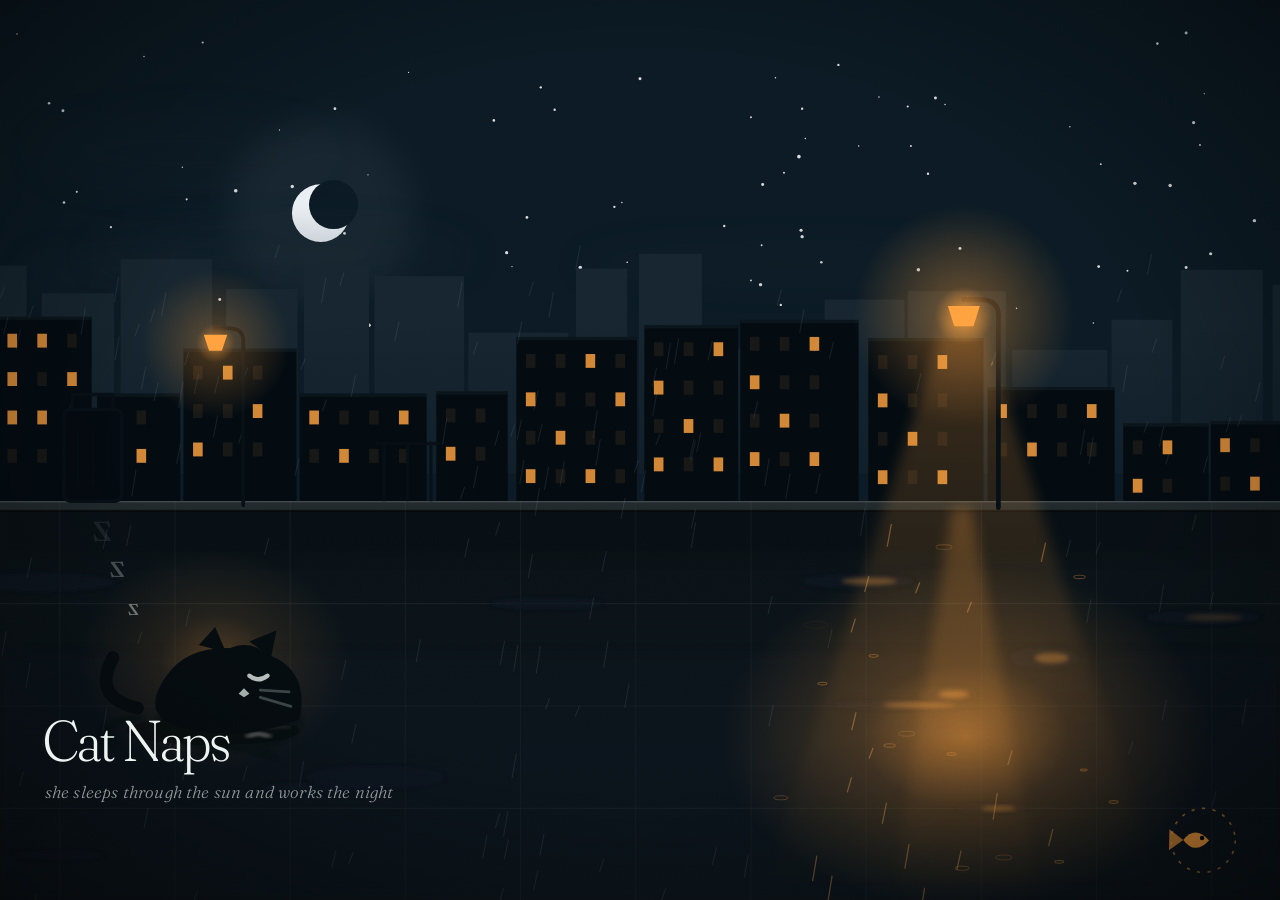
==== index.html @ d00ed30c "Stop browsers serving a stale copy of the code The scripts and stylesheet now carry a ?v= token hash" ====
<!doctype html>
<html lang="en">
<head>
<meta charset="utf-8">
<meta name="viewport" content="width=device-width, initial-scale=1, viewport-fit=cover">
<title>Cat Naps — Night Shift</title>
<meta name="description" content="A wet street that fills the screen. She sleeps through the sunlight and works the night. Touch her and she bristles; carry her anywhere; leave a fish out and she comes to eat.">
<link rel="preconnect" href="https://fonts.googleapis.com">
<link rel="preconnect" href="https://fonts.gstatic.com" crossorigin>
<link href="https://fonts.googleapis.com/css2?family=Fraunces:opsz,wght@9..144,300;9..144,500&display=swap" rel="stylesheet">
<link rel="stylesheet" href="css/style.css?v=34dbed8a">
</head>
<body>
<svg id="stage" viewBox="0 0 390 844" preserveAspectRatio="xMidYMid slice"
     aria-label="A wet street under a lamp. She sleeps in the daylight and is up at night. Touch her, carry her, or put a fish down.">
  <defs>
    <linearGradient id="skyGrad" x1="0" y1="0" x2="0" y2="1">
      <stop id="skyTop" offset="0%"/><stop id="skyMid" offset="56%"/><stop id="skyLow" offset="100%"/>
    </linearGradient>
    <linearGradient id="roadGrad" x1="0" y1="0" x2="0" y2="1">
      <stop id="roadTop" offset="0%"/><stop id="roadBot" offset="100%"/>
    </linearGradient>
    <radialGradient id="pool" cx="50%" cy="50%" r="50%">
      <stop offset="0%"   stop-color="var(--sodium)" stop-opacity=".60"/>
      <stop offset="42%"  stop-color="var(--sodium)" stop-opacity=".20"/>
      <stop offset="100%" stop-color="var(--sodium)" stop-opacity="0"/>
    </radialGradient>
    <radialGradient id="halo" cx="50%" cy="50%" r="50%">
      <stop offset="0%"   stop-color="var(--sodium)" stop-opacity=".95"/>
      <stop offset="26%"  stop-color="var(--sodium)" stop-opacity=".32"/>
      <stop offset="100%" stop-color="var(--sodium)" stop-opacity="0"/>
    </radialGradient>
    <linearGradient id="cone" x1="0" y1="0" x2="0" y2="1">
      <stop offset="0%"   stop-color="var(--sodium)" stop-opacity=".34"/>
      <stop offset="70%"  stop-color="var(--sodium)" stop-opacity=".07"/>
      <stop offset="100%" stop-color="var(--sodium)" stop-opacity="0"/>
    </linearGradient>
    <linearGradient id="lampSmear" x1="0" y1="0" x2="0" y2="1">
      <stop offset="0%"   stop-color="var(--sodium)" stop-opacity=".5"/>
      <stop offset="100%" stop-color="var(--sodium)" stop-opacity="0"/>
    </linearGradient>
    <linearGradient id="haze" x1="0" y1="0" x2="0" y2="1">
      <stop id="hazeA" offset="0%"/><stop id="hazeB" offset="100%"/>
    </linearGradient>
    <radialGradient id="vignette" cx="50%" cy="46%" r="76%">
      <stop offset="52%"  stop-color="#000" stop-opacity="0"/>
      <stop offset="100%" stop-color="#000" stop-opacity=".6"/>
    </radialGradient>
    <filter id="wet"  x="-40%" y="-40%" width="180%" height="180%"><feGaussianBlur stdDeviation="2"/></filter>
    <filter id="soft" x="-40%" y="-40%" width="180%" height="180%"><feGaussianBlur stdDeviation="6"/></filter>
    <filter id="cloudy" x="-50%" y="-50%" width="200%" height="200%"><feGaussianBlur stdDeviation="16"/></filter>
    <filter id="grain" x="0" y="0" width="100%" height="100%">
      <feTurbulence type="fractalNoise" baseFrequency=".85" numOctaves="2" stitchTiles="stitch"/>
      <feColorMatrix type="saturate" values="0"/>
    </filter>
    <clipPath id="roadClip"><rect id="roadClipRect" x="0" y="470" width="390" height="374"/></clipPath>
    <clipPath id="coneClip"><path id="coneShape" d=""/></clipPath>
  </defs>

  <rect id="sky" width="100%" height="100%" fill="url(#skyGrad)"/>
  <g id="stars"></g>
  <g id="celestial"></g>
  <g id="clouds"></g>
  <g id="skylineFar"></g>
  <rect id="hazeBand" x="0" y="300" width="100%" height="180" fill="url(#haze)"/>
  <g id="skylineNear"></g>

  <rect id="road" x="0" y="470" width="100%" height="500" fill="url(#roadGrad)"/>
  <g clip-path="url(#roadClip)">
    <g id="paving"></g>
    <g id="sheen"></g>
    <g id="puddles"></g>
    <g id="wetwork"></g>
  </g>

  <g id="rainAll"></g>
  <g id="coneG"></g>
  <g id="rain" clip-path="url(#coneClip)"></g>
  <g id="splash"></g>
  <g id="props"></g>

  <g id="ping"></g>
  <g id="fishRef" opacity="0"></g>
  <g id="fish"></g>
  <g id="catShadow"></g>
  <use id="catRef" href="#catArt" filter="url(#wet)" opacity="0"/>
  <g id="catArt"></g>
  <g id="zzz"></g>
  <g id="tray"></g>

  <rect width="100%" height="100%" fill="url(#vignette)" pointer-events="none"/>
  <rect id="grainLayer" width="100%" height="100%" filter="url(#grain)" opacity=".06"
        style="mix-blend-mode:overlay" pointer-events="none"/>

  <g id="titleG" pointer-events="none">
    <text id="t1" x="40" y="714" class="display" font-size="54">Cat Naps</text>
    <text id="t2" x="42" y="748" class="hint" font-size="16">she sleeps through the sun and works the night</text>
  </g>
</svg>
<div id="panel" class="panel" hidden aria-label="Street tuning"></div>
<script src="js/config.js?v=34dbed8a"></script>
<script src="js/app.js?v=34dbed8a"></script>
<script src="js/panel.js?v=34dbed8a"></script>
</body>
</html>
---- css/style.css ----
/* Cat Naps — Night Shift.
   The street fills the window: one SVG, no frame, no scrollbars, nothing to flip between. */
:root{
  --sodium:  #ffa23f;
  --cat:     #050c10;
  --paper:   #eef4f1;
  --display: "Fraunces", Georgia, "Times New Roman", serif;
  color-scheme: dark;
}
*{box-sizing:border-box}
html,body{height:100%;margin:0;overflow:hidden;background:#05090e}
body{ color:var(--paper); }
svg#stage{
  display:block; position:fixed; inset:0;
  width:100vw; height:100vh; height:100dvh;
  touch-action:none; user-select:none; -webkit-user-select:none; cursor:default;
}
#catArt{ cursor:grab } #fish, #tray{ cursor:grab }

.display{
  font-family:var(--display); font-weight:300;
  font-variation-settings:"SOFT" 60, "WONK" 1, "opsz" 120;
  fill:var(--paper); letter-spacing:-.018em;
}
.hint{
  font-family:var(--display); font-weight:300; font-style:italic;
  fill:var(--paper); opacity:.6; letter-spacing:.01em;
}
#titleG{ transition:opacity 1.2s ease .2s }
#titleG.gone{ opacity:0 }
@media (prefers-reduced-motion: reduce){ #titleG{transition:none} }

/* ---------- tool panel ---------- */
.panel{
  position:fixed; z-index:20;
  top:max(16px, env(safe-area-inset-top,0px)); left:max(16px, env(safe-area-inset-left,0px));
  width:308px; max-width:calc(100vw - 32px); max-height:calc(100vh - 32px); overflow:auto;
  background:rgba(13,22,29,.94); backdrop-filter:blur(14px);
  color:#e8eeeb; border:1px solid #273a45; border-radius:14px;
  box-shadow:0 18px 50px -16px rgba(0,0,0,.9);
  font:12px/1.45 ui-monospace, Menlo, Consolas, monospace;
}
.panel[hidden]{display:none}
.panel header{display:flex;align-items:center;justify-content:space-between;padding:12px 14px;
  border-bottom:1px solid #22333d;position:sticky;top:0;background:rgba(13,22,29,.97)}
.panel header strong{font-family:var(--display);font-weight:500;font-size:15px}
.panel header button{border:0;background:none;color:#9fb3ad;font:inherit;cursor:pointer;padding:4px 6px}
.panel details{border-bottom:1px solid #1b2a33}
.panel summary{padding:10px 14px;cursor:pointer;color:var(--sodium)}
.panel .rows{padding:2px 14px 12px;display:grid;gap:9px}
.panel label{display:grid;grid-template-columns:1fr auto;gap:3px 8px;align-items:center;color:#cdd9d5}
.panel label span.v{color:#7e918c;font-variant-numeric:tabular-nums}
.panel input[type=range]{grid-column:1/-1;width:100%;accent-color:var(--sodium)}
.panel input[type=color]{width:46px;height:24px;border:1px solid #2b3f49;border-radius:5px;padding:0;background:none}
.panel .actions{display:flex;gap:7px;padding:12px 14px 14px;flex-wrap:wrap}
.panel .actions button{font:inherit;padding:7px 10px;border-radius:9px;border:1px solid #2b3f49;background:#16242d;color:#dce5e2;cursor:pointer}
.panel .actions button:hover{border-color:var(--sodium)}
.panel .actions button.primary{background:var(--sodium);color:#10202a;border-color:var(--sodium);font-weight:600}
.panel .note{padding:0 14px 14px;color:#7e918c;min-height:1em}
.panel textarea{width:calc(100% - 28px);margin:0 14px 14px;height:92px;background:#0a141b;color:#dce5e2;border:1px solid #2b3f49;border-radius:8px;font:11px ui-monospace,Menlo,monospace}
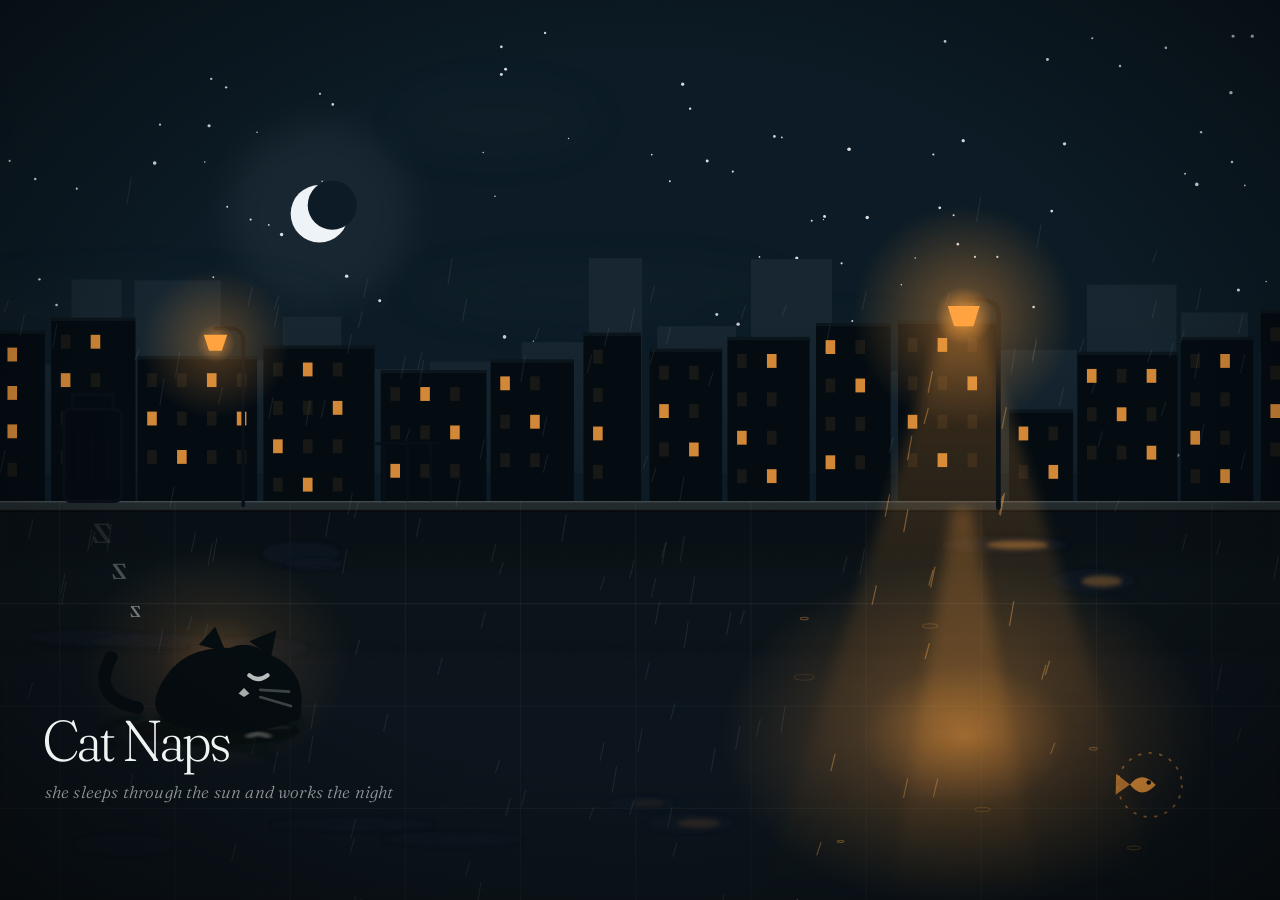
==== commit d72334d4: "Hand the cat's waking and sleeping over to the visitor She now starts the page asleep, wakes on a cl" ====
--- a/index.html
+++ b/index.html
@@ -8,7 +8,7 @@
 <link rel="preconnect" href="https://fonts.googleapis.com">
 <link rel="preconnect" href="https://fonts.gstatic.com" crossorigin>
 <link href="https://fonts.googleapis.com/css2?family=Fraunces:opsz,wght@9..144,300;9..144,500&display=swap" rel="stylesheet">
-<link rel="stylesheet" href="css/style.css?v=34dbed8a">
+<link rel="stylesheet" href="css/style.css?v=f6f2bb09">
 </head>
 <body>
 <svg id="stage" viewBox="0 0 390 844" preserveAspectRatio="xMidYMid slice"
@@ -98,8 +98,8 @@
   </g>
 </svg>
 <div id="panel" class="panel" hidden aria-label="Street tuning"></div>
-<script src="js/config.js?v=34dbed8a"></script>
-<script src="js/app.js?v=34dbed8a"></script>
-<script src="js/panel.js?v=34dbed8a"></script>
+<script src="js/config.js?v=f6f2bb09"></script>
+<script src="js/app.js?v=f6f2bb09"></script>
+<script src="js/panel.js?v=f6f2bb09"></script>
 </body>
 </html>
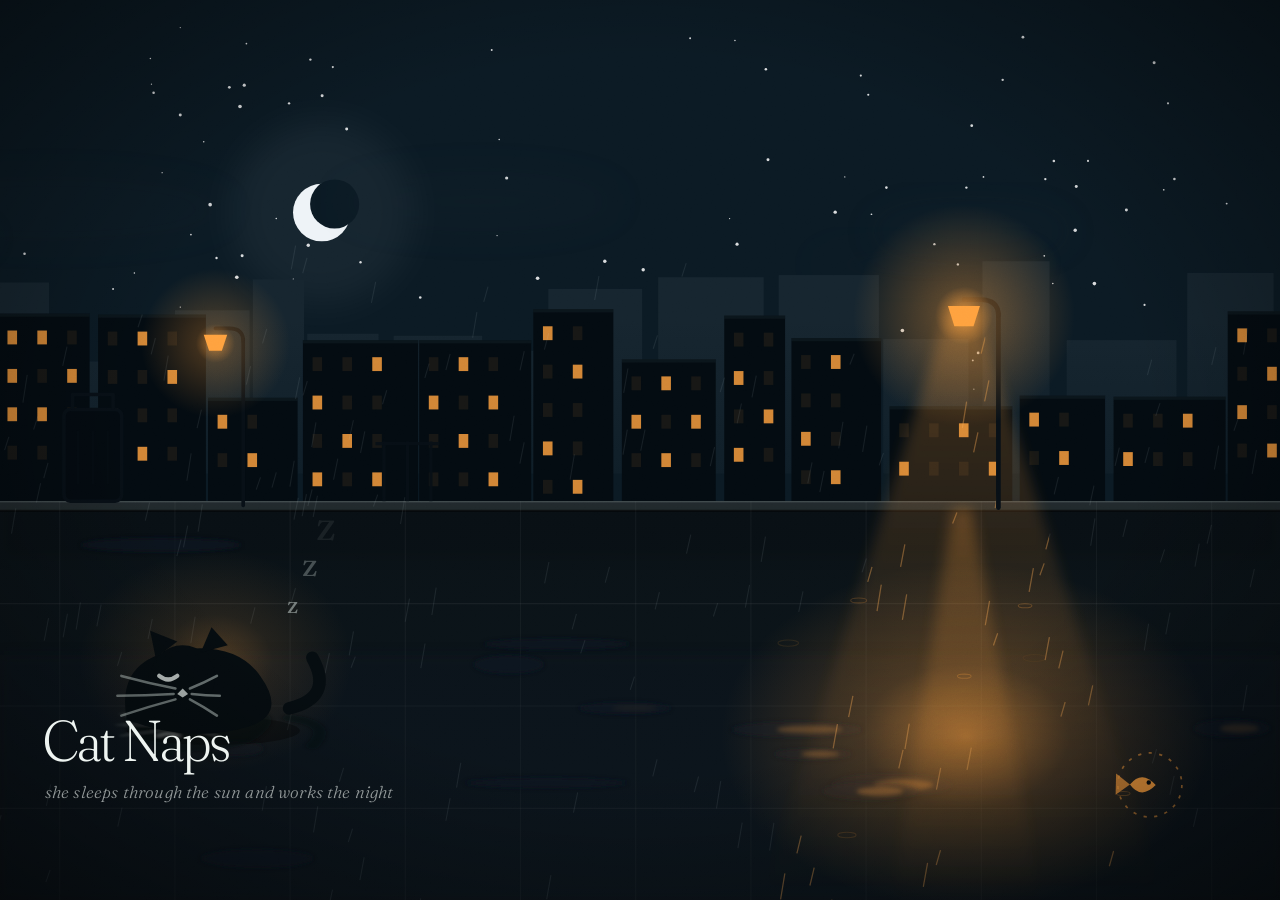
==== commit b33816b2: "She faces where she is going, and you can see her eat Three fixes to how she reads on screen.  Facin" ====
--- a/index.html
+++ b/index.html
@@ -8,7 +8,7 @@
 <link rel="preconnect" href="https://fonts.googleapis.com">
 <link rel="preconnect" href="https://fonts.gstatic.com" crossorigin>
 <link href="https://fonts.googleapis.com/css2?family=Fraunces:opsz,wght@9..144,300;9..144,500&display=swap" rel="stylesheet">
-<link rel="stylesheet" href="css/style.css?v=f6f2bb09">
+<link rel="stylesheet" href="css/style.css?v=3127cb19">
 </head>
 <body>
 <svg id="stage" viewBox="0 0 390 844" preserveAspectRatio="xMidYMid slice"
@@ -98,8 +98,8 @@
   </g>
 </svg>
 <div id="panel" class="panel" hidden aria-label="Street tuning"></div>
-<script src="js/config.js?v=f6f2bb09"></script>
-<script src="js/app.js?v=f6f2bb09"></script>
-<script src="js/panel.js?v=f6f2bb09"></script>
+<script src="js/config.js?v=3127cb19"></script>
+<script src="js/app.js?v=3127cb19"></script>
+<script src="js/panel.js?v=3127cb19"></script>
 </body>
 </html>
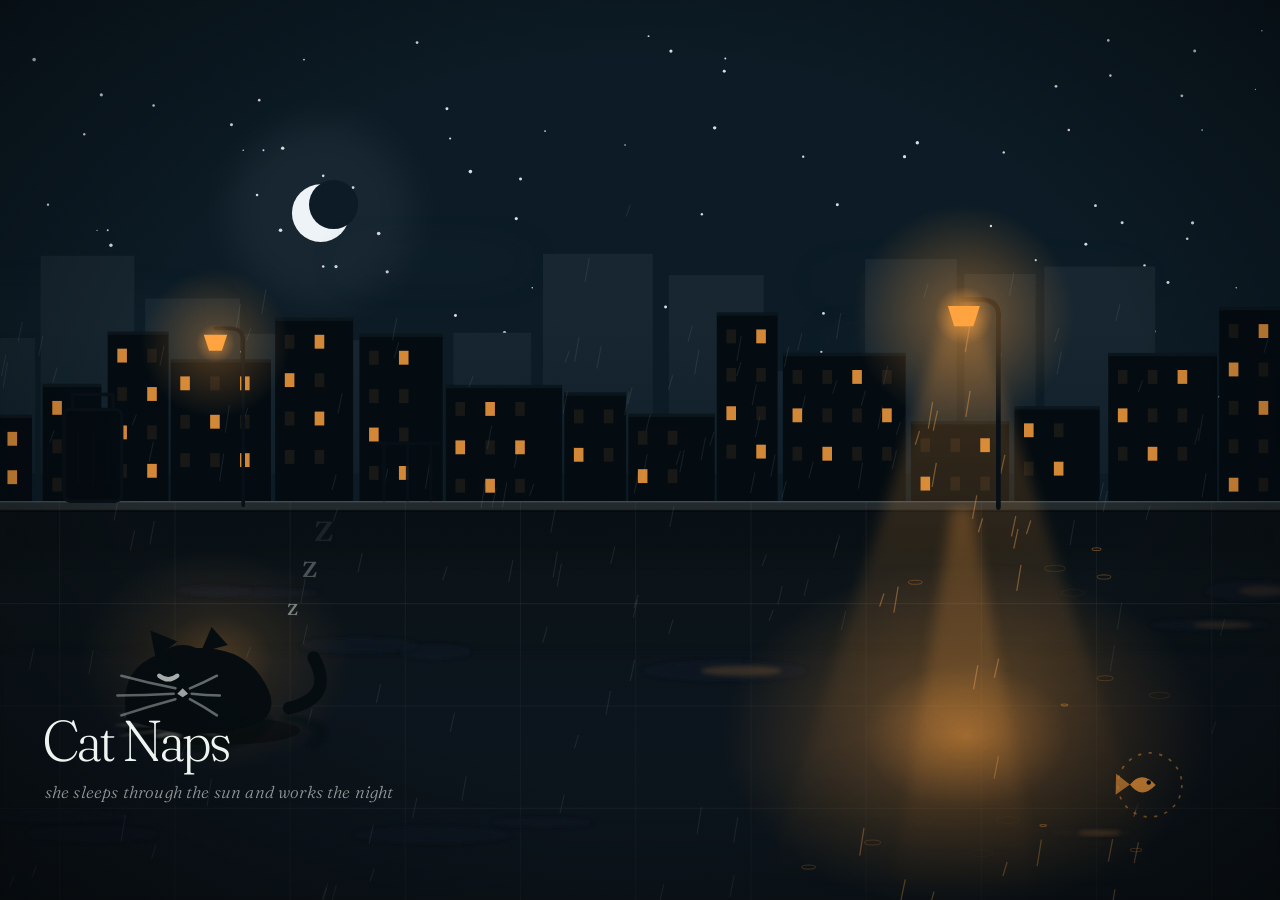
==== commit ad3e31f0: "Load the code fresh on every visit Writing a ?v= token into index.html only helped while the browser" ====
--- a/index.html
+++ b/index.html
@@ -8,7 +8,13 @@
 <link rel="preconnect" href="https://fonts.googleapis.com">
 <link rel="preconnect" href="https://fonts.gstatic.com" crossorigin>
 <link href="https://fonts.googleapis.com/css2?family=Fraunces:opsz,wght@9..144,300;9..144,500&display=swap" rel="stylesheet">
-<link rel="stylesheet" href="css/style.css?v=3127cb19">
+<script>
+  /* Load the stylesheet with a fresh token every visit. A fixed ?v= written into this file
+     is no use once a browser has cached the file itself, which is exactly what GitHub Pages
+     lets it do: the page would then pin the CSS to whichever version it was cached with. */
+  document.write('<link rel="stylesheet" href="css/style.css?v=' + Date.now() + '">');
+</script>
+<noscript><link rel="stylesheet" href="css/style.css"></noscript>
 </head>
 <body>
 <svg id="stage" viewBox="0 0 390 844" preserveAspectRatio="xMidYMid slice"
@@ -98,8 +104,18 @@
   </g>
 </svg>
 <div id="panel" class="panel" hidden aria-label="Street tuning"></div>
-<script src="js/config.js?v=3127cb19"></script>
-<script src="js/app.js?v=3127cb19"></script>
-<script src="js/panel.js?v=3127cb19"></script>
+<script>
+  /* Same reason: fetch the current code on every visit rather than whatever the browser kept.
+     async = false keeps config -> app -> panel running in that order. */
+  (function () {
+    var v = Date.now();
+    ['js/config.js', 'js/app.js', 'js/panel.js'].forEach(function (src) {
+      var el = document.createElement('script');
+      el.src = src + '?v=' + v;
+      el.async = false;
+      document.head.appendChild(el);
+    });
+  })();
+</script>
 </body>
 </html>
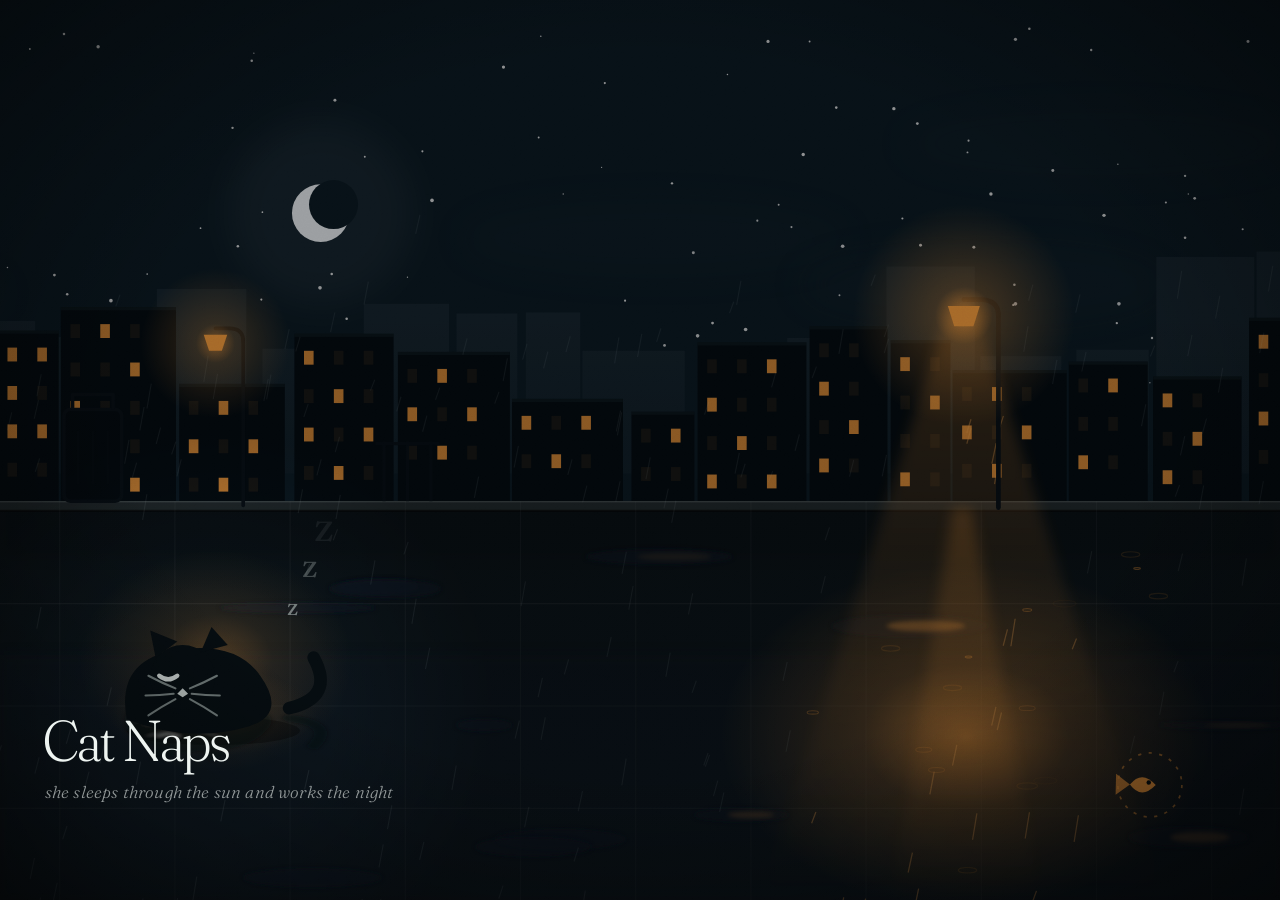
==== commit de254654: "Let the street suggest what to touch next She still accepts everything at once. The street now quiet" ====
--- a/index.html
+++ b/index.html
@@ -48,6 +48,11 @@
     <linearGradient id="haze" x1="0" y1="0" x2="0" y2="1">
       <stop id="hazeA" offset="0%"/><stop id="hazeB" offset="100%"/>
     </linearGradient>
+    <radialGradient id="hintDim" gradientUnits="userSpaceOnUse" cx="195" cy="650" r="240">
+      <stop offset="0%"   stop-color="#000" stop-opacity="0"/>
+      <stop offset="42%"  stop-color="#000" stop-opacity="0"/>
+      <stop offset="100%" stop-color="#000" stop-opacity="1"/>
+    </radialGradient>
     <radialGradient id="vignette" cx="50%" cy="46%" r="76%">
       <stop offset="52%"  stop-color="#000" stop-opacity="0"/>
       <stop offset="100%" stop-color="#000" stop-opacity=".6"/>
@@ -86,6 +91,7 @@
   <g id="props"></g>
 
   <g id="ping"></g>
+  <g id="hintG" pointer-events="none"></g>
   <g id="fishRef" opacity="0"></g>
   <g id="fish"></g>
   <g id="catShadow"></g>
@@ -94,6 +100,7 @@
   <g id="zzz"></g>
   <g id="tray"></g>
 
+  <rect id="hintDimRect" width="100%" height="100%" fill="url(#hintDim)" opacity="0" pointer-events="none"/>
   <rect width="100%" height="100%" fill="url(#vignette)" pointer-events="none"/>
   <rect id="grainLayer" width="100%" height="100%" filter="url(#grain)" opacity=".06"
         style="mix-blend-mode:overlay" pointer-events="none"/>
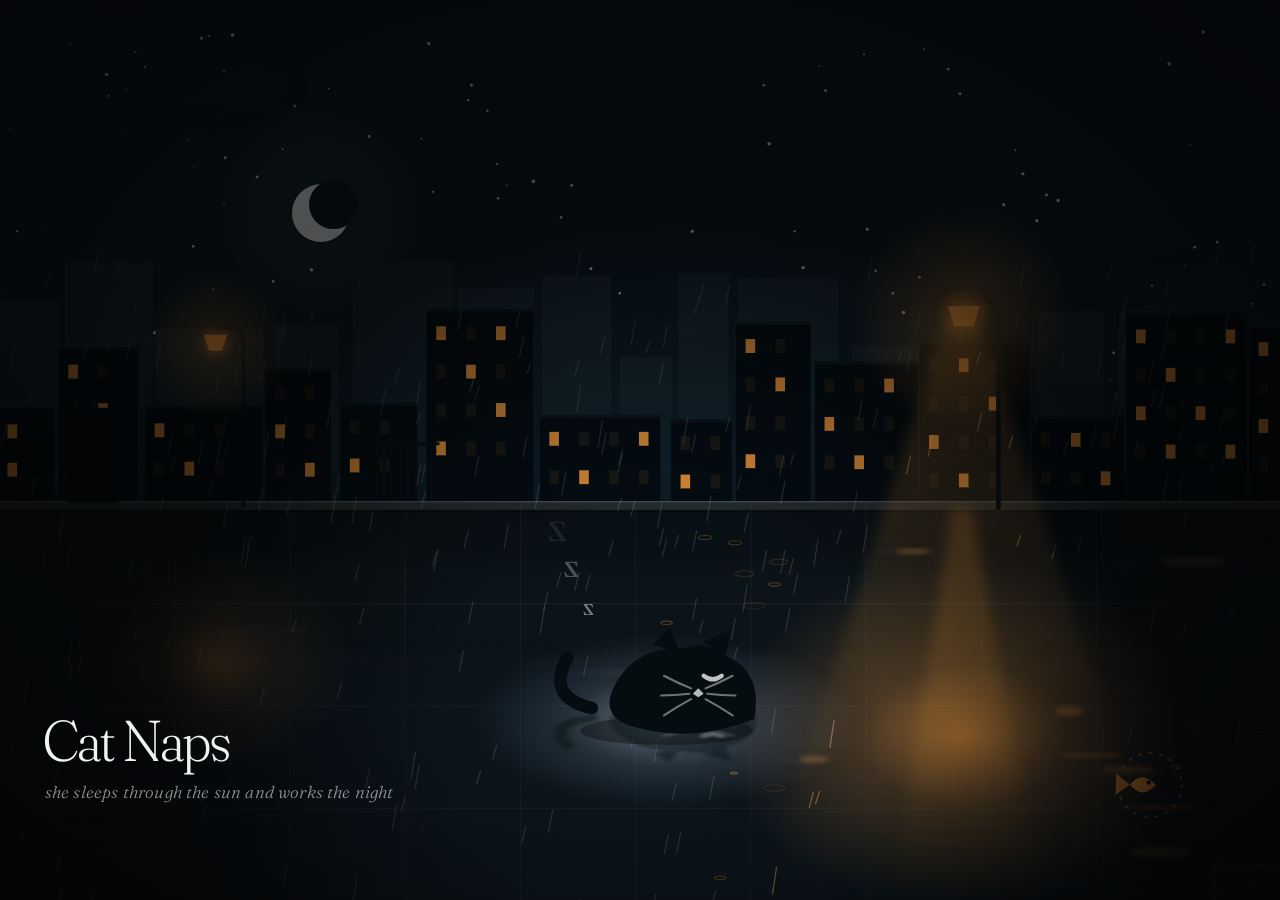
==== commit c36ad42d: "Give the sleeping cat her own moonlight Darkening the street did nothing for her: she is a black cat" ====
--- a/index.html
+++ b/index.html
@@ -30,6 +30,11 @@
       <stop offset="0%"   stop-color="var(--sodium)" stop-opacity=".60"/>
       <stop offset="42%"  stop-color="var(--sodium)" stop-opacity=".20"/>
       <stop offset="100%" stop-color="var(--sodium)" stop-opacity="0"/>
+    </radialGradient>
+    <radialGradient id="moonPool" cx="50%" cy="50%" r="50%">
+      <stop offset="0%"   stop-color="#d8e9f6" stop-opacity=".66"/>
+      <stop offset="38%"  stop-color="#bfd6ea" stop-opacity=".33"/>
+      <stop offset="100%" stop-color="#9fbcd6" stop-opacity="0"/>
     </radialGradient>
     <radialGradient id="halo" cx="50%" cy="50%" r="50%">
       <stop offset="0%"   stop-color="var(--sodium)" stop-opacity=".95"/>
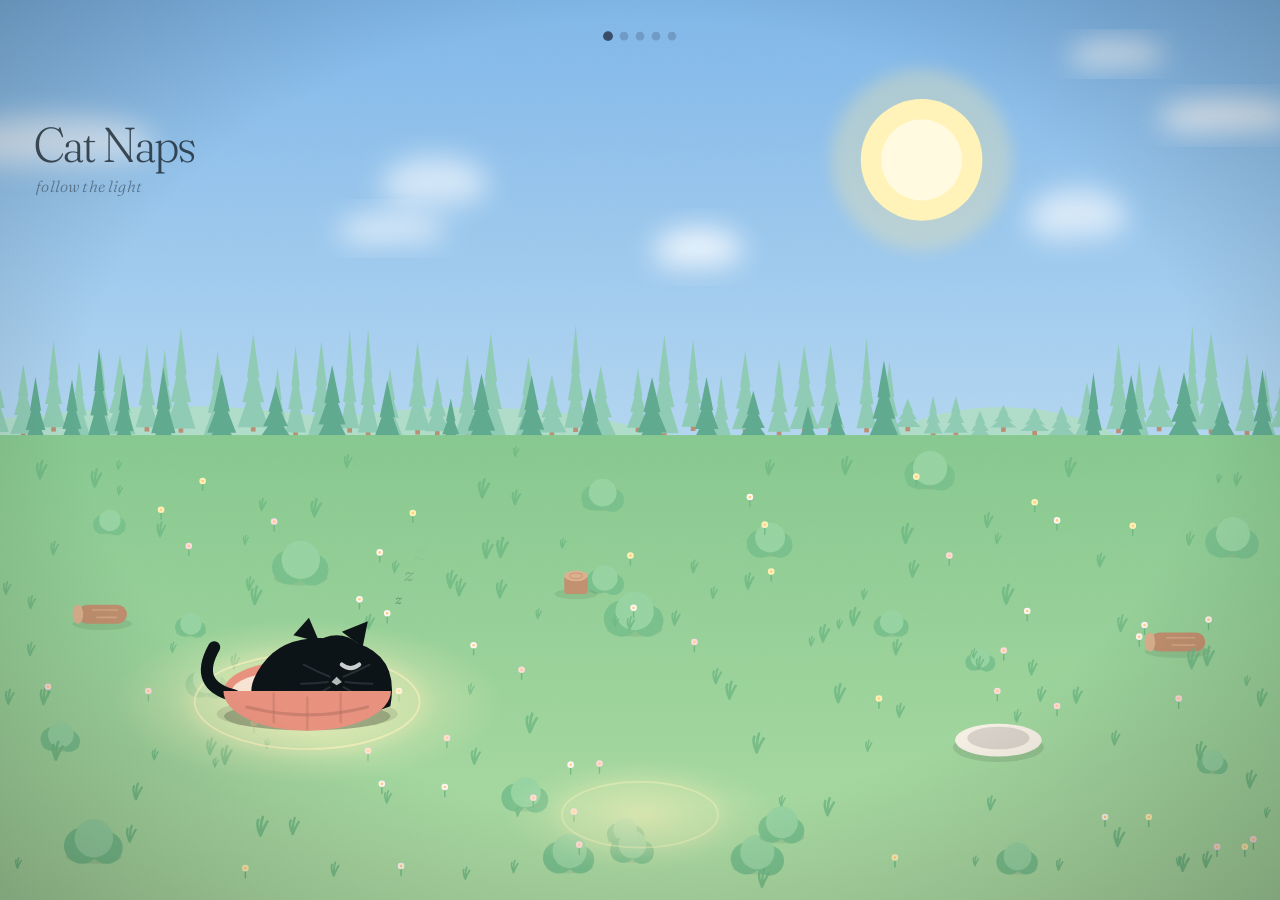
==== commit 7e0b38ad: "Morning in a field: five steps, one language of light Rebuilds the piece around the sequence the bri" ====
--- a/index.html
+++ b/index.html
@@ -3,8 +3,8 @@
 <head>
 <meta charset="utf-8">
 <meta name="viewport" content="width=device-width, initial-scale=1, viewport-fit=cover">
-<title>Cat Naps — Night Shift</title>
-<meta name="description" content="A wet street that fills the screen. She sleeps through the sunlight and works the night. Touch her and she bristles; carry her anywhere; leave a fish out and she comes to eat.">
+<title>Cat Naps</title>
+<meta name="description" content="A field with a cat asleep in her basket. Lift her out, feed her, smooth her down, take the day away, and put her back to bed. Nothing is written down — the light tells you what to touch next.">
 <link rel="preconnect" href="https://fonts.googleapis.com">
 <link rel="preconnect" href="https://fonts.gstatic.com" crossorigin>
 <link href="https://fonts.googleapis.com/css2?family=Fraunces:opsz,wght@9..144,300;9..144,500&display=swap" rel="stylesheet">
@@ -18,104 +18,79 @@
 </head>
 <body>
 <svg id="stage" viewBox="0 0 390 844" preserveAspectRatio="xMidYMid slice"
-     aria-label="A wet street under a lamp. She sleeps in the daylight and is up at night. Touch her, carry her, or put a fish down.">
+     aria-label="A field with a cat asleep in a basket. Lift her out, put the fish in her dish, smooth her fur, set the sun, and carry her back to bed.">
   <defs>
     <linearGradient id="skyGrad" x1="0" y1="0" x2="0" y2="1">
-      <stop id="skyTop" offset="0%"/><stop id="skyMid" offset="56%"/><stop id="skyLow" offset="100%"/>
+      <stop id="skyTop" offset="0%"/><stop id="skyMid" offset="58%"/><stop id="skyLow" offset="100%"/>
     </linearGradient>
-    <linearGradient id="roadGrad" x1="0" y1="0" x2="0" y2="1">
-      <stop id="roadTop" offset="0%"/><stop id="roadBot" offset="100%"/>
+    <linearGradient id="groundGrad" x1="0" y1="0" x2="0" y2="1">
+      <stop id="groundTop" offset="0%"/><stop id="groundBot" offset="100%"/>
     </linearGradient>
-    <radialGradient id="pool" cx="50%" cy="50%" r="50%">
-      <stop offset="0%"   stop-color="var(--sodium)" stop-opacity=".60"/>
-      <stop offset="42%"  stop-color="var(--sodium)" stop-opacity=".20"/>
-      <stop offset="100%" stop-color="var(--sodium)" stop-opacity="0"/>
+
+    <!-- the one suggestion in the piece: a patch of ground that is brighter than the rest -->
+    <radialGradient id="glowPool" cx="50%" cy="50%" r="50%">
+      <stop offset="0%"   stop-color="var(--glow)" stop-opacity="1"/>
+      <stop offset="40%"  stop-color="var(--glow)" stop-opacity=".62"/>
+      <stop offset="72%"  stop-color="var(--glow)" stop-opacity=".22"/>
+      <stop offset="100%" stop-color="var(--glow)" stop-opacity="0"/>
     </radialGradient>
-    <radialGradient id="moonPool" cx="50%" cy="50%" r="50%">
-      <stop offset="0%"   stop-color="#d8e9f6" stop-opacity=".66"/>
-      <stop offset="38%"  stop-color="#bfd6ea" stop-opacity=".33"/>
-      <stop offset="100%" stop-color="#9fbcd6" stop-opacity="0"/>
+    <radialGradient id="sunGlow" cx="50%" cy="50%" r="50%">
+      <stop offset="0%"   stop-color="#FFF3C4" stop-opacity=".95"/>
+      <stop offset="38%"  stop-color="#FFE898" stop-opacity=".34"/>
+      <stop offset="100%" stop-color="#FFE898" stop-opacity="0"/>
     </radialGradient>
-    <radialGradient id="halo" cx="50%" cy="50%" r="50%">
-      <stop offset="0%"   stop-color="var(--sodium)" stop-opacity=".95"/>
-      <stop offset="26%"  stop-color="var(--sodium)" stop-opacity=".32"/>
-      <stop offset="100%" stop-color="var(--sodium)" stop-opacity="0"/>
+    <radialGradient id="moonGlow" cx="50%" cy="50%" r="50%">
+      <stop offset="0%"   stop-color="#EAF2FF" stop-opacity=".80"/>
+      <stop offset="40%"  stop-color="#C8D8F6" stop-opacity=".22"/>
+      <stop offset="100%" stop-color="#C8D8F6" stop-opacity="0"/>
     </radialGradient>
-    <linearGradient id="cone" x1="0" y1="0" x2="0" y2="1">
-      <stop offset="0%"   stop-color="var(--sodium)" stop-opacity=".34"/>
-      <stop offset="70%"  stop-color="var(--sodium)" stop-opacity=".07"/>
-      <stop offset="100%" stop-color="var(--sodium)" stop-opacity="0"/>
-    </linearGradient>
-    <linearGradient id="lampSmear" x1="0" y1="0" x2="0" y2="1">
-      <stop offset="0%"   stop-color="var(--sodium)" stop-opacity=".5"/>
-      <stop offset="100%" stop-color="var(--sodium)" stop-opacity="0"/>
-    </linearGradient>
-    <linearGradient id="haze" x1="0" y1="0" x2="0" y2="1">
-      <stop id="hazeA" offset="0%"/><stop id="hazeB" offset="100%"/>
-    </linearGradient>
-    <radialGradient id="hintDim" gradientUnits="userSpaceOnUse" cx="195" cy="650" r="240">
-      <stop offset="0%"   stop-color="#000" stop-opacity="0"/>
-      <stop offset="42%"  stop-color="#000" stop-opacity="0"/>
-      <stop offset="100%" stop-color="#000" stop-opacity="1"/>
+    <radialGradient id="vignette" cx="50%" cy="46%" r="78%">
+      <stop offset="56%"  stop-color="#000" stop-opacity="0"/>
+      <stop offset="100%" stop-color="#000" stop-opacity=".30"/>
     </radialGradient>
-    <radialGradient id="vignette" cx="50%" cy="46%" r="76%">
-      <stop offset="52%"  stop-color="#000" stop-opacity="0"/>
-      <stop offset="100%" stop-color="#000" stop-opacity=".6"/>
-    </radialGradient>
-    <filter id="wet"  x="-40%" y="-40%" width="180%" height="180%"><feGaussianBlur stdDeviation="2"/></filter>
-    <filter id="soft" x="-40%" y="-40%" width="180%" height="180%"><feGaussianBlur stdDeviation="6"/></filter>
-    <filter id="cloudy" x="-50%" y="-50%" width="200%" height="200%"><feGaussianBlur stdDeviation="16"/></filter>
+
+    <filter id="soft"   x="-60%" y="-60%" width="220%" height="220%"><feGaussianBlur stdDeviation="7"/></filter>
+    <filter id="cloudy" x="-50%" y="-50%" width="200%" height="200%"><feGaussianBlur stdDeviation="13"/></filter>
     <filter id="grain" x="0" y="0" width="100%" height="100%">
       <feTurbulence type="fractalNoise" baseFrequency=".85" numOctaves="2" stitchTiles="stitch"/>
       <feColorMatrix type="saturate" values="0"/>
     </filter>
-    <clipPath id="roadClip"><rect id="roadClipRect" x="0" y="470" width="390" height="374"/></clipPath>
-    <clipPath id="coneClip"><path id="coneShape" d=""/></clipPath>
   </defs>
 
   <rect id="sky" width="100%" height="100%" fill="url(#skyGrad)"/>
   <g id="stars"></g>
   <g id="celestial"></g>
   <g id="clouds"></g>
-  <g id="skylineFar"></g>
-  <rect id="hazeBand" x="0" y="300" width="100%" height="180" fill="url(#haze)"/>
-  <g id="skylineNear"></g>
+  <g id="hills"></g>
+  <g id="treesFar"></g>
+  <g id="treesNear"></g>
 
-  <rect id="road" x="0" y="470" width="100%" height="500" fill="url(#roadGrad)"/>
-  <g clip-path="url(#roadClip)">
-    <g id="paving"></g>
-    <g id="sheen"></g>
-    <g id="puddles"></g>
-    <g id="wetwork"></g>
-  </g>
+  <rect id="ground" x="0" y="408" width="100%" height="420" fill="url(#groundGrad)"/>
+  <g id="decor"></g>
 
-  <g id="rainAll"></g>
-  <g id="coneG"></g>
-  <g id="rain" clip-path="url(#coneClip)"></g>
-  <g id="splash"></g>
-  <g id="props"></g>
-
-  <g id="ping"></g>
-  <g id="hintG" pointer-events="none"></g>
-  <g id="fishRef" opacity="0"></g>
+  <g id="hintG"  pointer-events="none"></g>
+  <g id="ping"   pointer-events="none"></g>
+  <g id="bedBack"></g>
+  <g id="dish"></g>
   <g id="fish"></g>
   <g id="catShadow"></g>
-  <use id="catRef" href="#catArt" filter="url(#wet)" opacity="0"/>
   <g id="catArt"></g>
   <g id="zzz"></g>
-  <g id="tray"></g>
+  <g id="bedFront" pointer-events="none"></g>
+  <g id="sparkle" pointer-events="none"></g>
 
-  <rect id="hintDimRect" width="100%" height="100%" fill="url(#hintDim)" opacity="0" pointer-events="none"/>
   <rect width="100%" height="100%" fill="url(#vignette)" pointer-events="none"/>
-  <rect id="grainLayer" width="100%" height="100%" filter="url(#grain)" opacity=".06"
+  <rect id="grainLayer" width="100%" height="100%" filter="url(#grain)" opacity=".05"
         style="mix-blend-mode:overlay" pointer-events="none"/>
 
+  <g id="dots" pointer-events="none"></g>
+
   <g id="titleG" pointer-events="none">
-    <text id="t1" x="40" y="714" class="display" font-size="54">Cat Naps</text>
-    <text id="t2" x="42" y="748" class="hint" font-size="16">she sleeps through the sun and works the night</text>
+    <text id="t1" x="32" y="152" class="display" font-size="46">Cat Naps</text>
+    <text id="t2" x="34" y="180" class="hint" font-size="15">follow the light</text>
   </g>
 </svg>
-<div id="panel" class="panel" hidden aria-label="Street tuning"></div>
+<div id="panel" class="panel" hidden aria-label="Field tuning"></div>
 <script>
   /* Same reason: fetch the current code on every visit rather than whatever the browser kept.
      async = false keeps config -> app -> panel running in that order. */
--- a/css/style.css
+++ b/css/style.css
@@ -1,30 +1,31 @@
-/* Cat Naps — Night Shift.
-   The street fills the window: one SVG, no frame, no scrollbars, nothing to flip between. */
+/* Cat Naps.
+   The field fills the window: one SVG, no frame, no scrollbars, nothing to flip between. */
 :root{
-  --sodium:  #ffa23f;
-  --cat:     #050c10;
-  --paper:   #eef4f1;
+  --glow:    #fff6dc;
+  --fish:    #ff9d3d;
+  --cat:     #0c1317;
+  --paper:   #1d2a33;
   --display: "Fraunces", Georgia, "Times New Roman", serif;
-  color-scheme: dark;
+  color-scheme: light;
 }
 *{box-sizing:border-box}
-html,body{height:100%;margin:0;overflow:hidden;background:#05090e}
+html,body{height:100%;margin:0;overflow:hidden;background:#bcdcf2}
 body{ color:var(--paper); }
 svg#stage{
   display:block; position:fixed; inset:0;
   width:100vw; height:100vh; height:100dvh;
   touch-action:none; user-select:none; -webkit-user-select:none; cursor:default;
 }
-#catArt{ cursor:grab } #fish, #tray{ cursor:grab }
+#catArt, #fish, #celestial{ cursor:grab }
 
 .display{
   font-family:var(--display); font-weight:300;
   font-variation-settings:"SOFT" 60, "WONK" 1, "opsz" 120;
-  fill:var(--paper); letter-spacing:-.018em;
+  fill:var(--paper); letter-spacing:-.018em; opacity:.82;
 }
 .hint{
   font-family:var(--display); font-weight:300; font-style:italic;
-  fill:var(--paper); opacity:.6; letter-spacing:.01em;
+  fill:var(--paper); opacity:.5; letter-spacing:.01em;
 }
 #titleG{ transition:opacity 1.2s ease .2s }
 #titleG.gone{ opacity:0 }
@@ -46,15 +47,15 @@
 .panel header strong{font-family:var(--display);font-weight:500;font-size:15px}
 .panel header button{border:0;background:none;color:#9fb3ad;font:inherit;cursor:pointer;padding:4px 6px}
 .panel details{border-bottom:1px solid #1b2a33}
-.panel summary{padding:10px 14px;cursor:pointer;color:var(--sodium)}
+.panel summary{padding:10px 14px;cursor:pointer;color:var(--fish)}
 .panel .rows{padding:2px 14px 12px;display:grid;gap:9px}
 .panel label{display:grid;grid-template-columns:1fr auto;gap:3px 8px;align-items:center;color:#cdd9d5}
 .panel label span.v{color:#7e918c;font-variant-numeric:tabular-nums}
-.panel input[type=range]{grid-column:1/-1;width:100%;accent-color:var(--sodium)}
+.panel input[type=range]{grid-column:1/-1;width:100%;accent-color:var(--fish)}
 .panel input[type=color]{width:46px;height:24px;border:1px solid #2b3f49;border-radius:5px;padding:0;background:none}
 .panel .actions{display:flex;gap:7px;padding:12px 14px 14px;flex-wrap:wrap}
 .panel .actions button{font:inherit;padding:7px 10px;border-radius:9px;border:1px solid #2b3f49;background:#16242d;color:#dce5e2;cursor:pointer}
-.panel .actions button:hover{border-color:var(--sodium)}
-.panel .actions button.primary{background:var(--sodium);color:#10202a;border-color:var(--sodium);font-weight:600}
+.panel .actions button:hover{border-color:var(--fish)}
+.panel .actions button.primary{background:var(--fish);color:#10202a;border-color:var(--fish);font-weight:600}
 .panel .note{padding:0 14px 14px;color:#7e918c;min-height:1em}
 .panel textarea{width:calc(100% - 28px);margin:0 14px 14px;height:92px;background:#0a141b;color:#dce5e2;border:1px solid #2b3f49;border-radius:8px;font:11px ui-monospace,Menlo,monospace}
--- a/css/style.css
+++ b/css/style.css
@@ -1,30 +1,31 @@
-/* Cat Naps — Night Shift.
-   The street fills the window: one SVG, no frame, no scrollbars, nothing to flip between. */
+/* Cat Naps.
+   The field fills the window: one SVG, no frame, no scrollbars, nothing to flip between. */
 :root{
-  --sodium:  #ffa23f;
-  --cat:     #050c10;
-  --paper:   #eef4f1;
+  --glow:    #fff6dc;
+  --fish:    #ff9d3d;
+  --cat:     #0c1317;
+  --paper:   #1d2a33;
   --display: "Fraunces", Georgia, "Times New Roman", serif;
-  color-scheme: dark;
+  color-scheme: light;
 }
 *{box-sizing:border-box}
-html,body{height:100%;margin:0;overflow:hidden;background:#05090e}
+html,body{height:100%;margin:0;overflow:hidden;background:#bcdcf2}
 body{ color:var(--paper); }
 svg#stage{
   display:block; position:fixed; inset:0;
   width:100vw; height:100vh; height:100dvh;
   touch-action:none; user-select:none; -webkit-user-select:none; cursor:default;
 }
-#catArt{ cursor:grab } #fish, #tray{ cursor:grab }
+#catArt, #fish, #celestial{ cursor:grab }
 
 .display{
   font-family:var(--display); font-weight:300;
   font-variation-settings:"SOFT" 60, "WONK" 1, "opsz" 120;
-  fill:var(--paper); letter-spacing:-.018em;
+  fill:var(--paper); letter-spacing:-.018em; opacity:.82;
 }
 .hint{
   font-family:var(--display); font-weight:300; font-style:italic;
-  fill:var(--paper); opacity:.6; letter-spacing:.01em;
+  fill:var(--paper); opacity:.5; letter-spacing:.01em;
 }
 #titleG{ transition:opacity 1.2s ease .2s }
 #titleG.gone{ opacity:0 }
@@ -46,15 +47,15 @@
 .panel header strong{font-family:var(--display);font-weight:500;font-size:15px}
 .panel header button{border:0;background:none;color:#9fb3ad;font:inherit;cursor:pointer;padding:4px 6px}
 .panel details{border-bottom:1px solid #1b2a33}
-.panel summary{padding:10px 14px;cursor:pointer;color:var(--sodium)}
+.panel summary{padding:10px 14px;cursor:pointer;color:var(--fish)}
 .panel .rows{padding:2px 14px 12px;display:grid;gap:9px}
 .panel label{display:grid;grid-template-columns:1fr auto;gap:3px 8px;align-items:center;color:#cdd9d5}
 .panel label span.v{color:#7e918c;font-variant-numeric:tabular-nums}
-.panel input[type=range]{grid-column:1/-1;width:100%;accent-color:var(--sodium)}
+.panel input[type=range]{grid-column:1/-1;width:100%;accent-color:var(--fish)}
 .panel input[type=color]{width:46px;height:24px;border:1px solid #2b3f49;border-radius:5px;padding:0;background:none}
 .panel .actions{display:flex;gap:7px;padding:12px 14px 14px;flex-wrap:wrap}
 .panel .actions button{font:inherit;padding:7px 10px;border-radius:9px;border:1px solid #2b3f49;background:#16242d;color:#dce5e2;cursor:pointer}
-.panel .actions button:hover{border-color:var(--sodium)}
-.panel .actions button.primary{background:var(--sodium);color:#10202a;border-color:var(--sodium);font-weight:600}
+.panel .actions button:hover{border-color:var(--fish)}
+.panel .actions button.primary{background:var(--fish);color:#10202a;border-color:var(--fish);font-weight:600}
 .panel .note{padding:0 14px 14px;color:#7e918c;min-height:1em}
 .panel textarea{width:calc(100% - 28px);margin:0 14px 14px;height:92px;background:#0a141b;color:#dce5e2;border:1px solid #2b3f49;border-radius:8px;font:11px ui-monospace,Menlo,monospace}
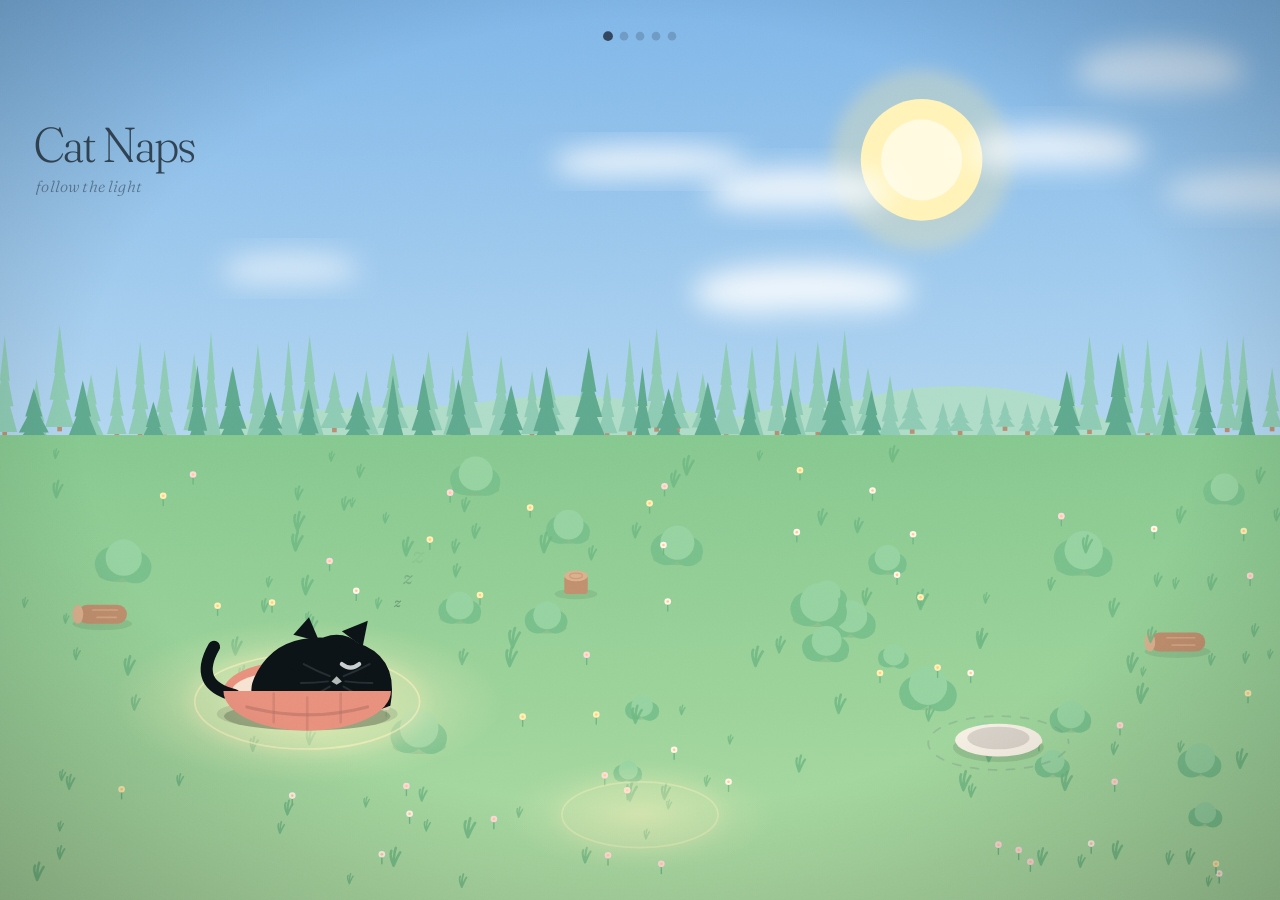
==== commit 5e893c76: "Keep the light on while you are holding the thing Four fixes, three of them from watching someone ge" ====
--- a/index.html
+++ b/index.html
@@ -60,6 +60,7 @@
   <rect id="sky" width="100%" height="100%" fill="url(#skyGrad)"/>
   <g id="stars"></g>
   <g id="celestial"></g>
+  <g id="warmth" pointer-events="none"></g>
   <g id="clouds"></g>
   <g id="hills"></g>
   <g id="treesFar"></g>
